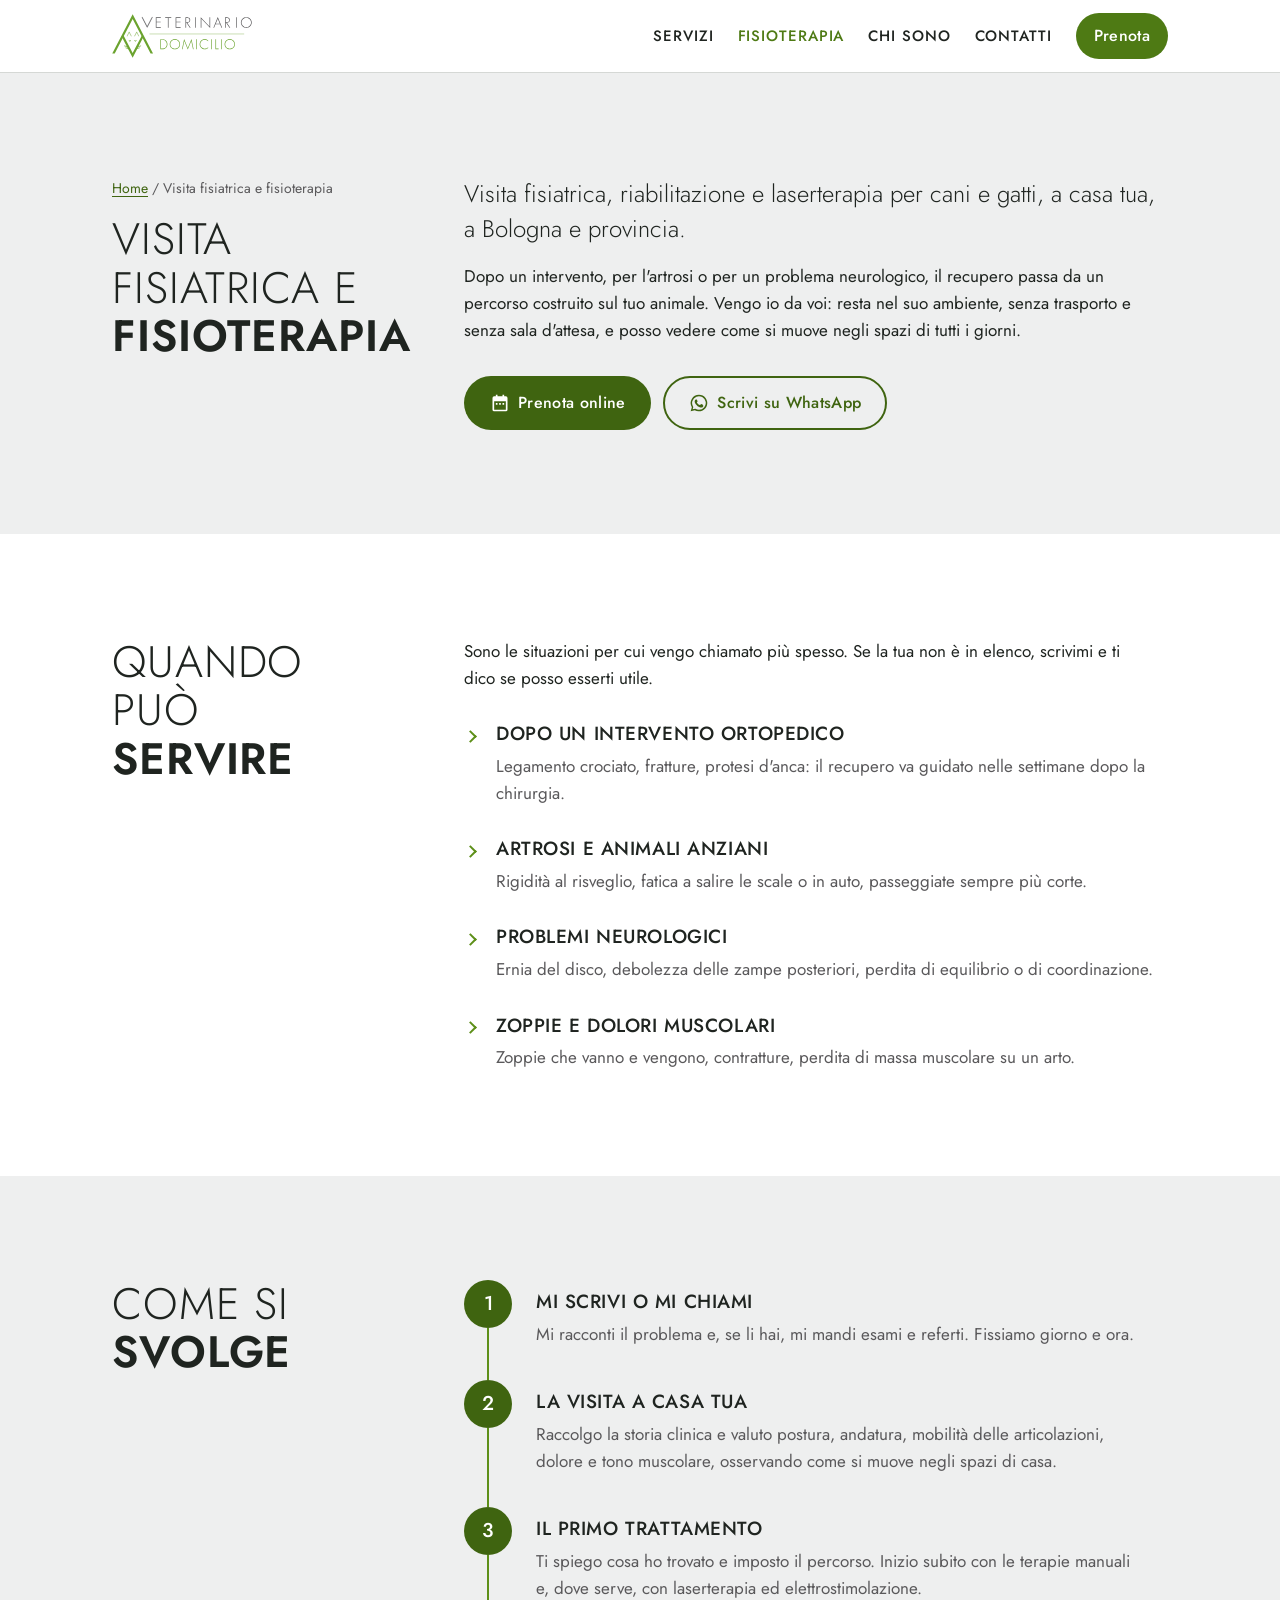
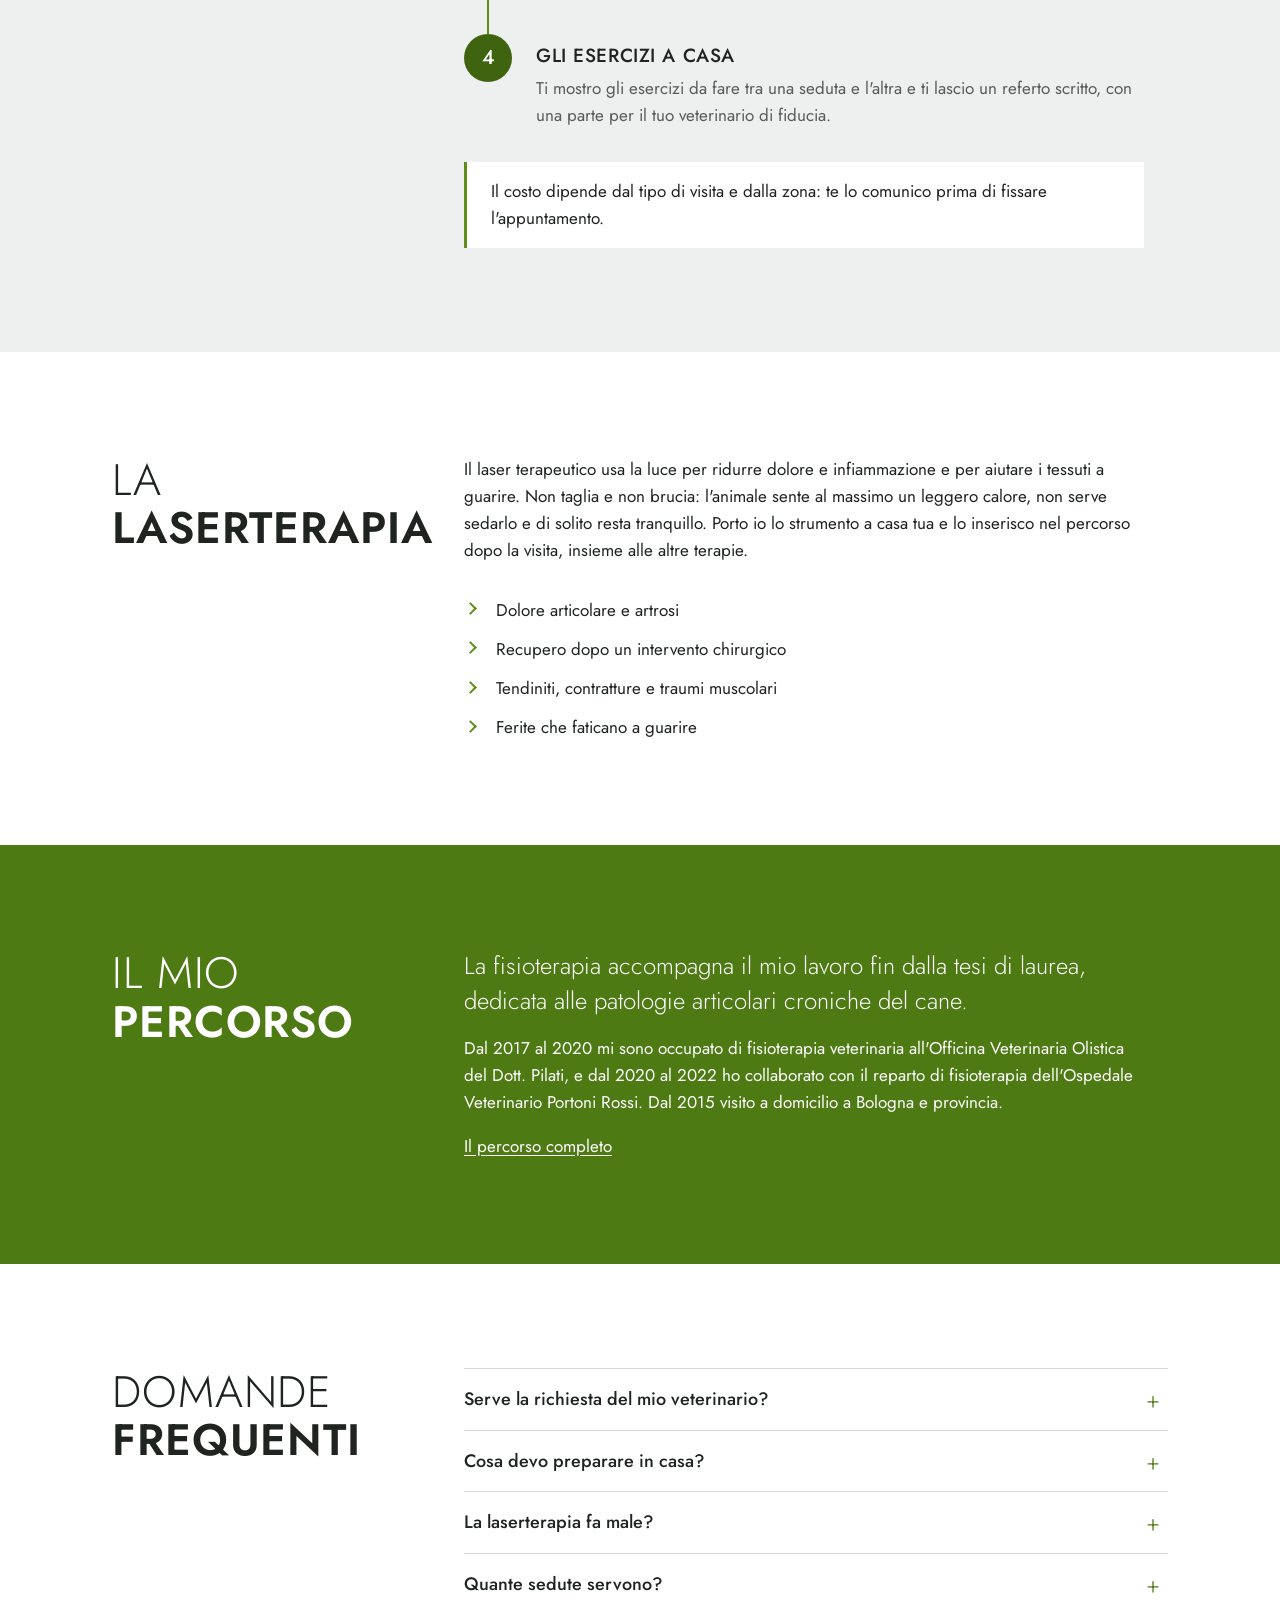
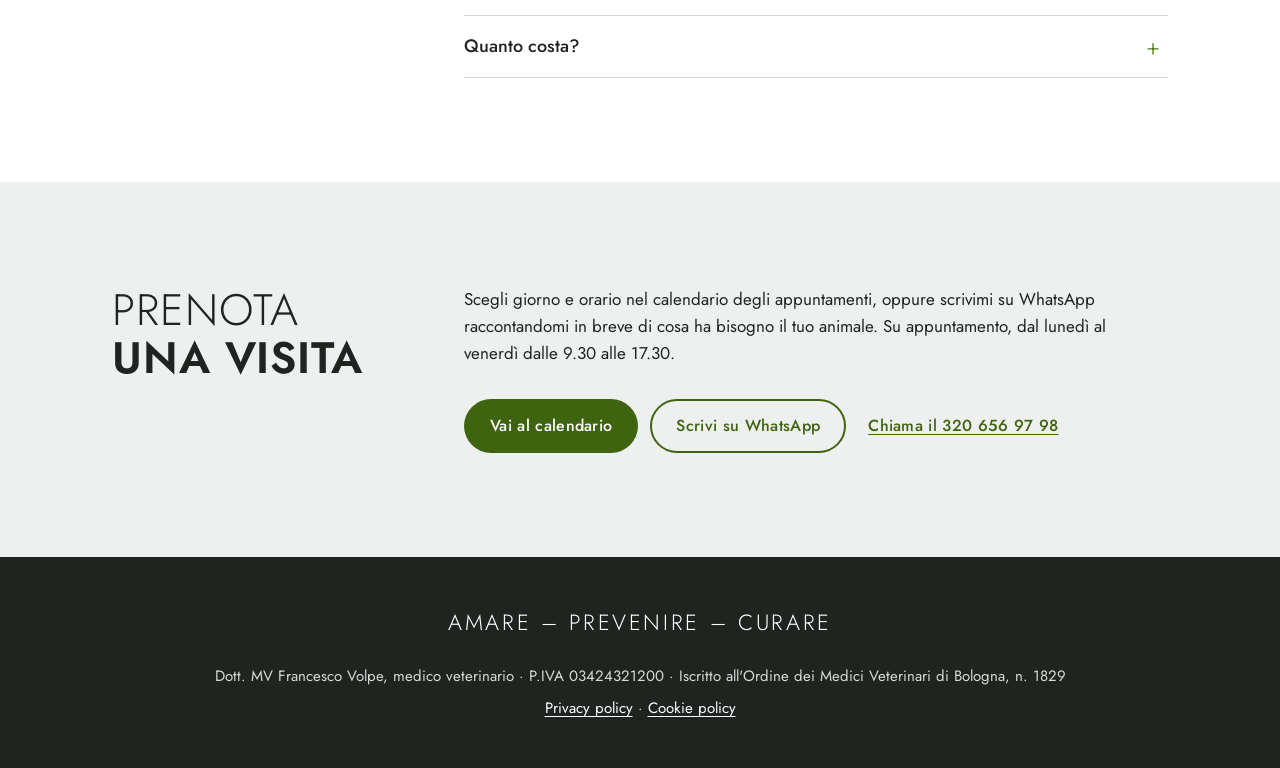
==== fisioterapia/index.html @ f5af6154 "Create index.html" ====
<!doctype html>
<html lang="it">
<head>
  <meta charset="utf-8">
  <meta name="viewport" content="width=device-width, initial-scale=1">
  <title>Fisioterapia e laserterapia per cani e gatti a domicilio, Bologna</title>
  <meta name="description" content="Fisioterapia, riabilitazione e laserterapia per cani e gatti a casa tua, a Bologna e provincia: dopo un intervento, per l'artrosi, per problemi neurologici. Dott. Francesco Volpe, medico veterinario.">
  <link rel="canonical" href="https://veterinario-volpe.it/fisioterapia/">
  <meta name="theme-color" content="#4E7A14">

  <meta property="og:type" content="website">
  <meta property="og:locale" content="it_IT">
  <meta property="og:title" content="Fisioterapia e laserterapia per cani e gatti a domicilio – Dott. Volpe">
  <meta property="og:description" content="Visita fisiatrica, riabilitazione e laserterapia a casa tua, a Bologna e provincia.">
  <meta property="og:url" content="https://veterinario-volpe.it/fisioterapia/">
  <meta property="og:image" content="https://veterinario-volpe.it/assets/img/og-image.jpg">
  <meta property="og:image:width" content="1200">
  <meta property="og:image:height" content="630">

  <link rel="icon" href="/favicon.ico" sizes="any">
  <link rel="apple-touch-icon" href="/assets/img/apple-touch-icon.png">
  <link rel="preload" href="/assets/fonts/jost-400.woff2" as="font" type="font/woff2" crossorigin>
  <link rel="preload" href="/assets/fonts/jost-300.woff2" as="font" type="font/woff2" crossorigin>
  <link rel="stylesheet" href="/assets/css/style.css">

  <script type="application/ld+json">
  {
    "@context": "https://schema.org",
    "@graph": [
      {
        "@type": "Service",
        "@id": "https://veterinario-volpe.it/fisioterapia/#servizio",
        "name": "Fisioterapia, riabilitazione e laserterapia veterinaria a domicilio",
        "serviceType": "Fisioterapia veterinaria",
        "description": "Visita fisiatrica, riabilitazione e laserterapia per cani e gatti a casa del proprietario, a Bologna e provincia.",
        "url": "https://veterinario-volpe.it/fisioterapia/",
        "provider": {"@id": "https://veterinario-volpe.it/#veterinario"},
        "areaServed": [
          {"@type": "City", "name": "Bologna"},
          {"@type": "AdministrativeArea", "name": "Città metropolitana di Bologna"}
        ],
        "audience": {"@type": "Audience", "audienceType": "Proprietari di cani e gatti"}
      },
      {
        "@type": "BreadcrumbList",
        "itemListElement": [
          {"@type": "ListItem", "position": 1, "name": "Home", "item": "https://veterinario-volpe.it/"},
          {"@type": "ListItem", "position": 2, "name": "Visita fisiatrica e fisioterapia", "item": "https://veterinario-volpe.it/fisioterapia/"}
        ]
      },
      {
        "@type": "FAQPage",
        "mainEntity": [
          {"@type": "Question", "name": "Serve la richiesta del mio veterinario?", "acceptedAnswer": {"@type": "Answer", "text": "Non è obbligatoria. Se il tuo animale è già seguito per questo problema, però, mi è utile avere esami e referti prima della visita."}},
          {"@type": "Question", "name": "Cosa devo preparare in casa?", "acceptedAnswer": {"@type": "Answer", "text": "Uno spazio libero di un paio di metri su un pavimento non scivoloso, oppure un tappeto. Al resto penso io."}},
          {"@type": "Question", "name": "La laserterapia fa male?", "acceptedAnswer": {"@type": "Answer", "text": "No. Il laser terapeutico non taglia e non brucia: l'animale sente al massimo un leggero calore. Non serve sedarlo e di solito resta tranquillo durante la seduta."}},
          {"@type": "Question", "name": "Quante sedute servono?", "acceptedAnswer": {"@type": "Answer", "text": "Dipende dal problema e da come risponde l'animale. Te lo dico dopo la prima visita, quando ho visto la situazione."}},
          {"@type": "Question", "name": "Quanto costa?", "acceptedAnswer": {"@type": "Answer", "text": "Dipende dal tipo di visita e dalla zona: te lo comunico prima di fissare l'appuntamento."}}
        ]
      }
    ]
  }
  </script>
</head>
<body>
  <a class="skip" href="#contenuto">Vai al contenuto</a>

  <header class="site-header">
    <div class="wrap site-header__inner">
      <a class="brand" href="/" aria-label="Veterinario a domicilio – pagina principale">
        <img src="/assets/img/logo.svg" alt="Veterinario Domicilio" width="408" height="129">
      </a>
      <nav class="nav" aria-label="Menu principale">
        <a href="/#servizi">Servizi</a>
        <a href="/fisioterapia/" aria-current="page">Fisioterapia</a>
        <a href="/#chi-sono">Chi sono</a>
        <a href="/#contatti">Contatti</a>
        <a class="btn btn--primary btn--small" href="/#prenota">Prenota</a>
      </nav>
    </div>
  </header>

  <main id="contenuto">

    <section class="band band--grey page-head" aria-labelledby="page-title">
      <div class="wrap band__grid">
        <div>
          <nav class="breadcrumb" aria-label="Percorso"><a href="/">Home</a> / Visita fisiatrica e fisioterapia</nav>
          <h1 id="page-title" class="section-title"><span class="light">Visita fisiatrica e</span> fisioterapia</h1>
        </div>
        <div>
          <p class="bio__lead">Visita fisiatrica, riabilitazione e laserterapia per cani e gatti, a casa tua, a Bologna e provincia.</p>
          <p>Dopo un intervento, per l'artrosi o per un problema neurologico, il recupero passa da un percorso costruito sul tuo animale. Vengo io da voi: resta nel suo ambiente, senza trasporto e senza sala d'attesa, e posso vedere come si muove negli spazi di tutti i giorni.</p>
          <div class="actions">
            <a class="btn btn--primary" href="/#prenota">
              <svg class="icon" aria-hidden="true" viewBox="0 0 24 24"><path d="M7 2v2H5a2 2 0 0 0-2 2v14a2 2 0 0 0 2 2h14a2 2 0 0 0 2-2V6a2 2 0 0 0-2-2h-2V2h-2v2H9V2H7zm-2 8h14v10H5V10zm2 2v2h2v-2H7zm4 0v2h2v-2h-2zm4 0v2h2v-2h-2z"/></svg>
              Prenota online
            </a>
            <a class="btn btn--secondary" href="https://wa.me/393206569798?text=Buongiorno%20Dottore%2C%20vorrei%20informazioni%20sulla%20fisioterapia%20a%20domicilio." target="_blank" rel="noopener">
              <svg class="icon" aria-hidden="true" viewBox="0 0 24 24"><path d="M12 2a10 10 0 0 0-8.6 15.1L2 22l5-1.3A10 10 0 1 0 12 2zm0 18.2c-1.5 0-3-.4-4.3-1.2l-.3-.2-3 .8.8-2.9-.2-.3A8.2 8.2 0 1 1 12 20.2zm4.5-6.1c-.2-.1-1.5-.7-1.7-.8-.2-.1-.4-.1-.6.1l-.8 1c-.1.2-.3.2-.5.1a6.7 6.7 0 0 1-3.3-2.9c-.3-.4.2-.4.7-1.3.1-.2 0-.3 0-.4l-.8-1.8c-.2-.5-.4-.4-.6-.4h-.5c-.2 0-.4.1-.7.3-.2.3-.9.9-.9 2.2s.9 2.5 1 2.7c.1.2 1.8 2.8 4.4 3.9 1.6.7 2.3.8 3.1.6.5-.1 1.5-.6 1.7-1.2.2-.6.2-1.1.1-1.2l-.4-.2z"/></svg>
              Scrivi su WhatsApp
            </a>
          </div>
        </div>
      </div>
    </section>

    <section class="band" id="quando" aria-labelledby="quando-title">
      <div class="wrap band__grid">
        <h2 id="quando-title" class="section-title"><span class="light">Quando può</span> servire</h2>
        <div>
          <p class="intro">Sono le situazioni per cui vengo chiamato più spesso. Se la tua non è in elenco, scrivimi e ti dico se posso esserti utile.</p>
          <ul class="services">
            <li>
              <h3>Dopo un intervento ortopedico</h3>
              <p>Legamento crociato, fratture, protesi d'anca: il recupero va guidato nelle settimane dopo la chirurgia.</p>
            </li>
            <li>
              <h3>Artrosi e animali anziani</h3>
              <p>Rigidità al risveglio, fatica a salire le scale o in auto, passeggiate sempre più corte.</p>
            </li>
            <li>
              <h3>Problemi neurologici</h3>
              <p>Ernia del disco, debolezza delle zampe posteriori, perdita di equilibrio o di coordinazione.</p>
            </li>
            <li>
              <h3>Zoppie e dolori muscolari</h3>
              <p>Zoppie che vanno e vengono, contratture, perdita di massa muscolare su un arto.</p>
            </li>
          </ul>
        </div>
      </div>
    </section>

    <section class="band band--grey" id="come-si-svolge" aria-labelledby="svolge-title">
      <div class="wrap band__grid">
        <h2 id="svolge-title" class="section-title"><span class="light">Come si</span> svolge</h2>
        <div>
          <ol class="steps">
            <li>
              <h3>Mi scrivi o mi chiami</h3>
              <p>Mi racconti il problema e, se li hai, mi mandi esami e referti. Fissiamo giorno e ora.</p>
            </li>
            <li>
              <h3>La visita a casa tua</h3>
              <p>Raccolgo la storia clinica e valuto postura, andatura, mobilità delle articolazioni, dolore e tono muscolare, osservando come si muove negli spazi di casa.</p>
            </li>
            <li>
              <h3>Il primo trattamento</h3>
              <!-- DA CONFERMARE col dottore: elettrostimolazione tra le terapie portate a domicilio -->
              <p>Ti spiego cosa ho trovato e imposto il percorso. Inizio subito con le terapie manuali e, dove serve, con laserterapia ed elettrostimolazione.</p>
            </li>
            <li>
              <h3>Gli esercizi a casa</h3>
              <!-- DA CONFERMARE col dottore: referto scritto con una parte per il veterinario curante -->
              <p>Ti mostro gli esercizi da fare tra una seduta e l'altra e ti lascio un referto scritto, con una parte per il tuo veterinario di fiducia.</p>
            </li>
          </ol>
          <p class="note">Il costo dipende dal tipo di visita e dalla zona: te lo comunico prima di fissare l'appuntamento.</p>
        </div>
      </div>
    </section>

    <!-- DA CONFERMARE col dottore: descrizione e indicazioni della laserterapia -->
    <section class="band" id="laserterapia" aria-labelledby="laser-title">
      <div class="wrap band__grid">
        <h2 id="laser-title" class="section-title"><span class="light">La</span> laserterapia</h2>
        <div>
          <p class="intro">Il laser terapeutico usa la luce per ridurre dolore e infiammazione e per aiutare i tessuti a guarire. Non taglia e non brucia: l'animale sente al massimo un leggero calore, non serve sedarlo e di solito resta tranquillo. Porto io lo strumento a casa tua e lo inserisco nel percorso dopo la visita, insieme alle altre terapie.</p>
          <ul class="checks">
            <li>Dolore articolare e artrosi</li>
            <li>Recupero dopo un intervento chirurgico</li>
            <li>Tendiniti, contratture e traumi muscolari</li>
            <li>Ferite che faticano a guarire</li>
          </ul>
        </div>
      </div>
    </section>

    <section class="band band--green" id="percorso" aria-labelledby="percorso-title">
      <div class="wrap band__grid">
        <h2 id="percorso-title" class="section-title"><span class="light">Il mio</span> percorso</h2>
        <div class="bio">
          <p class="bio__lead">La fisioterapia accompagna il mio lavoro fin dalla tesi di laurea, dedicata alle patologie articolari croniche del cane.</p>
          <p>Dal 2017 al 2020 mi sono occupato di fisioterapia veterinaria all'Officina Veterinaria Olistica del Dott. Pilati, e dal 2020 al 2022 ho collaborato con il reparto di fisioterapia dell'Ospedale Veterinario Portoni Rossi. Dal 2015 visito a domicilio a Bologna e provincia.</p>
          <p><a href="/#chi-sono">Il percorso completo</a></p>
        </div>
      </div>
    </section>

    <section class="band" id="domande" aria-labelledby="domande-title">
      <div class="wrap band__grid">
        <h2 id="domande-title" class="section-title"><span class="light">Domande</span> frequenti</h2>
        <div class="faq">
          <details>
            <summary>Serve la richiesta del mio veterinario?</summary>
            <p>Non è obbligatoria. Se il tuo animale è già seguito per questo problema, però, mi è utile avere esami e referti prima della visita.</p>
          </details>
          <details>
            <summary>Cosa devo preparare in casa?</summary>
            <p>Uno spazio libero di un paio di metri su un pavimento non scivoloso, oppure un tappeto. Al resto penso io.</p>
          </details>
          <!-- DA CONFERMARE col dottore: descrizione della seduta di laserterapia -->
          <details>
            <summary>La laserterapia fa male?</summary>
            <p>No. Il laser terapeutico non taglia e non brucia: l'animale sente al massimo un leggero calore. Non serve sedarlo e di solito resta tranquillo durante la seduta.</p>
          </details>
          <details>
            <summary>Quante sedute servono?</summary>
            <p>Dipende dal problema e da come risponde l'animale. Te lo dico dopo la prima visita, quando ho visto la situazione.</p>
          </details>
          <details>
            <summary>Quanto costa?</summary>
            <p>Dipende dal tipo di visita e dalla zona: te lo comunico prima di fissare l'appuntamento.</p>
          </details>
        </div>
      </div>
    </section>

    <section class="band band--grey" id="prenota" aria-labelledby="prenota-title">
      <div class="wrap band__grid">
        <h2 id="prenota-title" class="section-title"><span class="light">Prenota</span> una visita</h2>
        <div>
          <p class="intro">Scegli giorno e orario nel calendario degli appuntamenti, oppure scrivimi su WhatsApp raccontandomi in breve di cosa ha bisogno il tuo animale. Su appuntamento, dal lunedì al venerdì dalle 9.30 alle 17.30.</p>
          <div class="actions">
            <a class="btn btn--primary" href="/#prenota">Vai al calendario</a>
            <a class="btn btn--secondary" href="https://wa.me/393206569798?text=Buongiorno%20Dottore%2C%20vorrei%20informazioni%20sulla%20fisioterapia%20a%20domicilio." target="_blank" rel="noopener">Scrivi su WhatsApp</a>
            <a class="btn btn--tertiary" href="tel:+393206569798">Chiama il 320 656 97 98</a>
          </div>
        </div>
      </div>
    </section>

  </main>

  <footer class="site-footer">
    <div class="wrap">
      <p class="motto">Amare – Prevenire – Curare</p>
      <p class="legal">Dott. MV Francesco Volpe, medico veterinario · P.IVA 03424321200 · Iscritto all'Ordine dei Medici Veterinari di Bologna, n. 1829</p>
      <p class="legal"><a href="/privacy-policy.html">Privacy policy</a> · <a href="/cookie-policy.html">Cookie policy</a></p>
    </div>
  </footer>

  <nav class="quickbar" aria-label="Contatto rapido">
    <a href="/#prenota">
      <svg class="icon" aria-hidden="true" viewBox="0 0 24 24"><path d="M7 2v2H5a2 2 0 0 0-2 2v14a2 2 0 0 0 2 2h14a2 2 0 0 0 2-2V6a2 2 0 0 0-2-2h-2V2h-2v2H9V2H7zm-2 8h14v10H5V10z"/></svg>
      Prenota
    </a>
    <a href="https://wa.me/393206569798?text=Buongiorno%20Dottore%2C%20vorrei%20informazioni%20sulla%20fisioterapia%20a%20domicilio." target="_blank" rel="noopener">
      <svg class="icon" aria-hidden="true" viewBox="0 0 24 24"><path d="M12 2a10 10 0 0 0-8.6 15.1L2 22l5-1.3A10 10 0 1 0 12 2zm0 18.2c-1.5 0-3-.4-4.3-1.2l-.3-.2-3 .8.8-2.9-.2-.3A8.2 8.2 0 1 1 12 20.2z"/></svg>
      WhatsApp
    </a>
    <a href="tel:+393206569798">
      <svg class="icon" aria-hidden="true" viewBox="0 0 24 24"><path d="M6.6 10.8a15.1 15.1 0 0 0 6.6 6.6l2.2-2.2c.3-.3.7-.4 1-.2 1.1.4 2.3.6 3.6.6.6 0 1 .4 1 1V20c0 .6-.4 1-1 1A17 17 0 0 1 3 4c0-.6.4-1 1-1h3.5c.6 0 1 .4 1 1 0 1.3.2 2.5.6 3.6.1.3 0 .7-.2 1l-2.3 2.2z"/></svg>
      Chiama
    </a>
  </nav>

  <script src="/assets/js/main.js" defer></script>
</body>
</html>
---- assets/css/style.css ----
/* Veterinario a domicilio – Dott. Francesco Volpe
   Colori dal sito originale e dal logo:
   --green  #5D8F18  verde del sito Wix (solo testo grande e superfici, 3.9:1 su bianco)
   --green-ink #4E7A14  stesso verde scurito per testo piccolo e pulsanti (5.1:1 su bianco)
   --logo-green #6BA32F e --grey #5A595B  campionati dal logo */

@font-face { font-family: "Jost"; font-weight: 300; font-style: normal; font-display: swap; src: url("../fonts/jost-300.woff2") format("woff2"); }
@font-face { font-family: "Jost"; font-weight: 400; font-style: normal; font-display: swap; src: url("../fonts/jost-400.woff2") format("woff2"); }
@font-face { font-family: "Jost"; font-weight: 500; font-style: normal; font-display: swap; src: url("../fonts/jost-500.woff2") format("woff2"); }
@font-face { font-family: "Jost"; font-weight: 600; font-style: normal; font-display: swap; src: url("../fonts/jost-600.woff2") format("woff2"); }

:root {
  --green: #5D8F18;
  --green-ink: #4E7A14;
  --green-deep: #3F6410;
  --logo-green: #6BA32F;
  --ink: #1F2420;
  --grey: #5A595B;
  --ground: #EEEFEF;
  --rule: #D5D8D5;
  --white: #FFFFFF;

  --font: "Jost", "Futura", "Century Gothic", system-ui, sans-serif;

  --s1: 4px; --s2: 8px; --s3: 12px; --s4: 16px; --s5: 24px; --s6: 32px; --s7: 48px; --s8: 72px; --s9: 104px;
  --wrap: 1120px;
  --header-h: 72px;
}

*, *::before, *::after { box-sizing: border-box; }
html { scroll-padding-top: calc(var(--header-h) + var(--s4)); -webkit-text-size-adjust: 100%; }
@media (prefers-reduced-motion: no-preference) { html { scroll-behavior: smooth; } }

body {
  margin: 0;
  font-family: var(--font);
  font-weight: 400;
  font-size: 1.0625rem;
  line-height: 1.6;
  color: var(--ink);
  background: var(--white);
}

img { display: block; max-width: 100%; height: auto; }
h1, h2, h3 { margin: 0; line-height: 1.1; font-weight: 600; }
p { margin: 0 0 var(--s4); }
p:last-child { margin-bottom: 0; }
a { color: var(--green-ink); text-underline-offset: 3px; }
a:hover { color: var(--green-deep); }

:focus-visible { outline: 3px solid var(--logo-green); outline-offset: 3px; border-radius: 2px; }

.wrap { width: 100%; max-width: var(--wrap); margin: 0 auto; padding: 0 var(--s4); }
@media (min-width: 600px) { .wrap { padding: 0 var(--s6); } }

.light { font-weight: 300; }
.icon { width: 1.25em; height: 1.25em; fill: currentColor; flex: none; }

.skip { position: absolute; left: -9999px; top: 0; z-index: 100; padding: var(--s3) var(--s4); background: var(--ink); color: var(--white); }
.skip:focus { left: var(--s4); top: var(--s4); }

/* Buttons: one primary per view, secondary outlined, tertiary as text link */
.btn {
  display: inline-flex; align-items: center; justify-content: center; gap: var(--s2);
  min-height: 48px; padding: var(--s3) var(--s5);
  font: inherit; font-weight: 500; font-size: 1rem; letter-spacing: .02em;
  text-decoration: none; border-radius: 999px; border: 2px solid transparent; cursor: pointer;
  transition: background-color .15s, color .15s, border-color .15s;
}
.btn--primary { background: var(--green-ink); color: var(--white); }
.btn--primary:hover { background: var(--green-deep); color: var(--white); }
.btn--secondary { background: transparent; color: var(--green-ink); border-color: var(--green-ink); }
.btn--secondary:hover { background: var(--green-ink); color: var(--white); }
.btn--tertiary { background: transparent; color: var(--green-ink); text-decoration: underline; padding-left: var(--s2); padding-right: var(--s2); }
.btn--small { min-height: 40px; padding: var(--s2) var(--s4); }
.actions { display: flex; flex-wrap: wrap; gap: var(--s3); }

/* Header */
.site-header {
  position: sticky; top: 0; z-index: 10;
  background: rgba(255, 255, 255, .96);
  border-bottom: 1px solid var(--rule);
}
.site-header__inner { display: flex; align-items: center; justify-content: space-between; gap: var(--s4); min-height: var(--header-h); }
.brand img { height: 44px; width: auto; }
.nav { display: flex; align-items: center; gap: var(--s5); }
.nav a:not(.btn) { color: var(--ink); text-decoration: none; font-weight: 500; text-transform: uppercase; letter-spacing: .06em; font-size: .9375rem; }
.nav a:not(.btn):hover, .nav a[aria-current="page"] { color: var(--green-ink); }

@media (max-width: 759px) {
  :root { --header-h: 60px; }
  .brand img { height: 36px; }
  .nav a:not(.btn) { display: none; }
}

/* Hero: text on the grey ground, portrait on the right as in the original split */
.hero { display: grid; background: var(--ground); }
.hero__text { padding: var(--s7) var(--s4) var(--s7); max-width: 620px; }
.hero__media img { width: 100%; height: 100%; aspect-ratio: 1 / 1; object-fit: cover; object-position: 50% 30%; }
.eyebrow { font-size: .875rem; font-weight: 500; letter-spacing: .08em; text-transform: uppercase; color: var(--green-ink); margin-bottom: var(--s4); }
.hero__title { font-size: clamp(2.5rem, 7vw, 4.25rem); letter-spacing: -.01em; }
.hero__role { font-size: clamp(1.25rem, 2.6vw, 1.625rem); font-weight: 300; margin: var(--s2) 0 var(--s5); }
.hero__focus { display: block; font-weight: 500; color: var(--green-ink); }
.hero__lead { max-width: 34em; margin-bottom: var(--s6); }
.hero__secondary { margin-top: var(--s5); color: var(--grey); }

@media (min-width: 900px) {
  .hero { grid-template-columns: 1fr 1fr; min-height: min(78vh, 720px); }
  .hero__text { align-self: center; justify-self: end; padding: var(--s8) var(--s7) var(--s8) var(--s6); }
  .hero__media img { aspect-ratio: auto; }
}

/* Sections: title column + content column, as in the original */
.band { padding: var(--s8) 0; }
.band__grid { display: grid; gap: var(--s6); }
.section-title { font-size: clamp(2rem, 4.5vw, 2.75rem); text-transform: uppercase; letter-spacing: .02em; }
.section-title .light { display: block; }
@media (min-width: 900px) {
  .band { padding: var(--s9) 0; }
  .band__grid { grid-template-columns: 280px 1fr; gap: var(--s8); }
  .section-title { position: sticky; top: calc(var(--header-h) + var(--s6)); align-self: start; }
}

.band--grey { background: var(--ground); }
/* Sul grigio #4E7A14 scende a 4.4:1: qui il verde dei testi passa a #3F6410 (6.0:1) */
.hero, .band--grey, .calendar { --green-ink: #3F6410; --green-deep: #33520D; }
.band--green { background: var(--green-ink); color: var(--white); }
.band--green a { color: var(--white); }

/* Services */
.services { list-style: none; margin: 0; padding: 0; display: flex; flex-direction: column; gap: var(--s6) var(--s7); }
@media (min-width: 640px) { .services { grid-template-columns: 1fr 1fr; } }
.services li { position: relative; padding-left: var(--s6); }
.services li::before, .checks li::before {
  content: ""; position: absolute; left: 2px; top: .45em;
  width: 9px; height: 9px; border-right: 2px solid var(--green); border-top: 2px solid var(--green);
  transform: rotate(45deg);
}
.services h3 { font-size: 1.1875rem; font-weight: 500; text-transform: uppercase; letter-spacing: .03em; margin-bottom: var(--s2); }
.services p { color: var(--grey); }

/* Check list: short items with the services chevron */
.checks { list-style: none; margin: 0; padding: 0; display: grid; gap: var(--s3); }
.checks li { position: relative; padding-left: var(--s6); }

/* Cards: short reasons, one under the other */
.cards { list-style: none; margin: 0; padding: 0; display: grid; gap: var(--s4); max-width: 40em; }
.cards li { background: var(--ground); border-left: 3px solid var(--green); padding: var(--s5); }
.band--grey .cards li { background: var(--white); }
.cards h3, .steps h3 { font-size: 1.1875rem; font-weight: 500; text-transform: uppercase; letter-spacing: .03em; margin-bottom: var(--s2); }
.cards p, .steps p { color: var(--grey); }

/* Steps: numbers in filled circles joined by a vertical line */
.steps { list-style: none; margin: 0; padding: 0; counter-reset: step; max-width: 40em; }
.steps li { counter-increment: step; position: relative; display: grid; grid-template-columns: 48px 1fr; column-gap: var(--s5); padding-bottom: var(--s6); }
.steps li:last-child { padding-bottom: 0; }
.steps li > * { grid-column: 2; }
.steps li::before {
  content: counter(step); grid-column: 1; grid-row: 1 / span 2; position: relative; z-index: 1;
  display: grid; place-items: center; width: 48px; height: 48px; border-radius: 50%;
  background: var(--green-ink); color: var(--white); font-size: 1.25rem; font-weight: 500;
}
.steps li::after { content: ""; position: absolute; left: 23px; top: 48px; bottom: 0; width: 2px; background: var(--green); }
.steps li:last-child::after { display: none; }
.steps h3 { padding-top: var(--s3); }

/* Intro paragraph above a list and side notes */
.intro { max-width: 40em; margin-bottom: var(--s6); }
.note { max-width: 40em; margin-top: var(--s6); padding: var(--s4) var(--s5); background: var(--ground); border-left: 3px solid var(--green); }
.band--grey .note { background: var(--white); }

/* FAQ */
.faq { max-width: 44em; border-top: 1px solid var(--rule); }
.faq details { border-bottom: 1px solid var(--rule); }
.faq summary {
  cursor: pointer; list-style: none; position: relative;
  padding: var(--s4) var(--s7) var(--s4) 0; font-size: 1.125rem; font-weight: 500;
}
.faq summary::-webkit-details-marker { display: none; }
.faq summary::after { content: "+"; position: absolute; right: var(--s2); top: var(--s3); font-size: 1.5rem; font-weight: 300; color: var(--green-ink); }
.faq details[open] summary::after { content: "–"; }
.faq details p { color: var(--grey); padding-bottom: var(--s4); }

/* Bio */
.bio { max-width: 40em; }
.bio__lead { font-size: clamp(1.25rem, 2.4vw, 1.5rem); font-weight: 300; line-height: 1.45; }
.bio__more { margin-top: var(--s6); border-top: 1px solid rgba(255, 255, 255, .35); }
.bio__more summary {
  cursor: pointer; list-style: none; padding: var(--s4) 0; font-weight: 500; text-transform: uppercase; letter-spacing: .06em;
  display: flex; align-items: center; justify-content: space-between;
}
.bio__more summary::-webkit-details-marker { display: none; }
.bio__more summary::after { content: "+"; font-size: 1.5rem; font-weight: 300; line-height: 1; }
.bio__more[open] summary::after { content: "–"; }
.timeline { list-style: none; margin: 0; padding: 0 0 var(--s2); }
.timeline li { padding: var(--s3) 0; border-top: 1px solid rgba(255, 255, 255, .2); }
.timeline strong { display: block; font-weight: 600; letter-spacing: .02em; }

/* Booking */
.booking { display: grid; gap: var(--s6); }
.booking__options { display: grid; gap: var(--s5); }
@media (min-width: 640px) { .booking__options { grid-template-columns: 1fr 1fr; } }
.option h3 { font-size: 1.1875rem; font-weight: 500; text-transform: uppercase; letter-spacing: .03em; margin-bottom: var(--s2); }
.option p { color: var(--grey); }
.option .btn { margin-top: var(--s2); }

.calendar { border: 1px solid var(--rule); background: var(--ground); }
.band--grey .calendar { background: var(--white); }
.calendar__consent { padding: var(--s6) var(--s5); max-width: 40em; }
.calendar__consent p { color: var(--grey); font-size: .9375rem; margin-bottom: var(--s5); }
.calendar iframe { display: block; width: 100%; height: 760px; border: 0; background: var(--white); }

/* Contacts */
.contacts { display: grid; gap: var(--s6); }
@media (min-width: 640px) { .contacts { grid-template-columns: 1fr 1fr; } }
.contacts h3 { font-size: 1.1875rem; font-weight: 500; text-transform: uppercase; letter-spacing: .03em; margin-bottom: var(--s2); }
.contacts p + h3 { margin-top: var(--s5); }
.contact-list { list-style: none; margin: 0; padding: 0; display: grid; gap: var(--s4); }
.contact-list li { display: flex; align-items: center; gap: var(--s3); min-width: 0; }
.contact-list .icon { color: var(--green); width: 1.5rem; height: 1.5rem; }
.contact-list a { font-weight: 500; overflow-wrap: anywhere; }

/* Footer */
.site-footer { background: var(--ink); color: #D7DAD7; padding: var(--s7) 0; text-align: center; font-size: .9375rem; }
.site-footer a { color: var(--white); }
.motto { font-size: 1.375rem; font-weight: 300; letter-spacing: .12em; text-transform: uppercase; color: var(--white); margin-bottom: var(--s5); }
.legal { margin-bottom: var(--s2); }

/* Quick contact bar on phones */
.quickbar { display: none; }
@media (max-width: 759px) {
  body { padding-bottom: 64px; }
  .quickbar {
    display: grid; grid-template-columns: repeat(3, 1fr);
    position: fixed; left: 0; right: 0; bottom: 0; z-index: 20;
    background: var(--white); border-top: 1px solid var(--rule);
    padding-bottom: env(safe-area-inset-bottom);
  }
  .quickbar a {
    display: flex; flex-direction: column; align-items: center; justify-content: center; gap: 2px;
    min-height: 64px; font-size: .8125rem; font-weight: 500; text-decoration: none; color: var(--green-ink);
  }
  .quickbar a:first-child { background: var(--green-ink); color: var(--white); }
}

/* Service subpages: breadcrumb above the title, no sticky title in the page head */
.breadcrumb { font-size: .875rem; color: var(--grey); margin-bottom: var(--s4); }
.breadcrumb a { color: var(--green-ink); }
.page-head .section-title { position: static; }
.page-head .actions { margin-top: var(--s6); }

/* Legal pages */
.page { padding: var(--s7) 0 var(--s8); }
.page .wrap { max-width: 800px; }
.page h1 { font-size: clamp(2rem, 5vw, 2.75rem); text-transform: uppercase; margin-bottom: var(--s5); }
.page h2 { font-size: 1.25rem; font-weight: 600; margin: var(--s6) 0 var(--s3); }
.page ul { padding-left: 1.25em; margin: 0 0 var(--s4); }
.page li { margin-bottom: var(--s2); }
.page .updated { color: var(--grey); font-size: .9375rem; }
.table-wrap { overflow-x: auto; margin-bottom: var(--s4); }
.page table { border-collapse: collapse; width: 100%; font-size: .9375rem; }
.page th, .page td { text-align: left; vertical-align: top; padding: var(--s2) var(--s3); border-bottom: 1px solid var(--rule); }
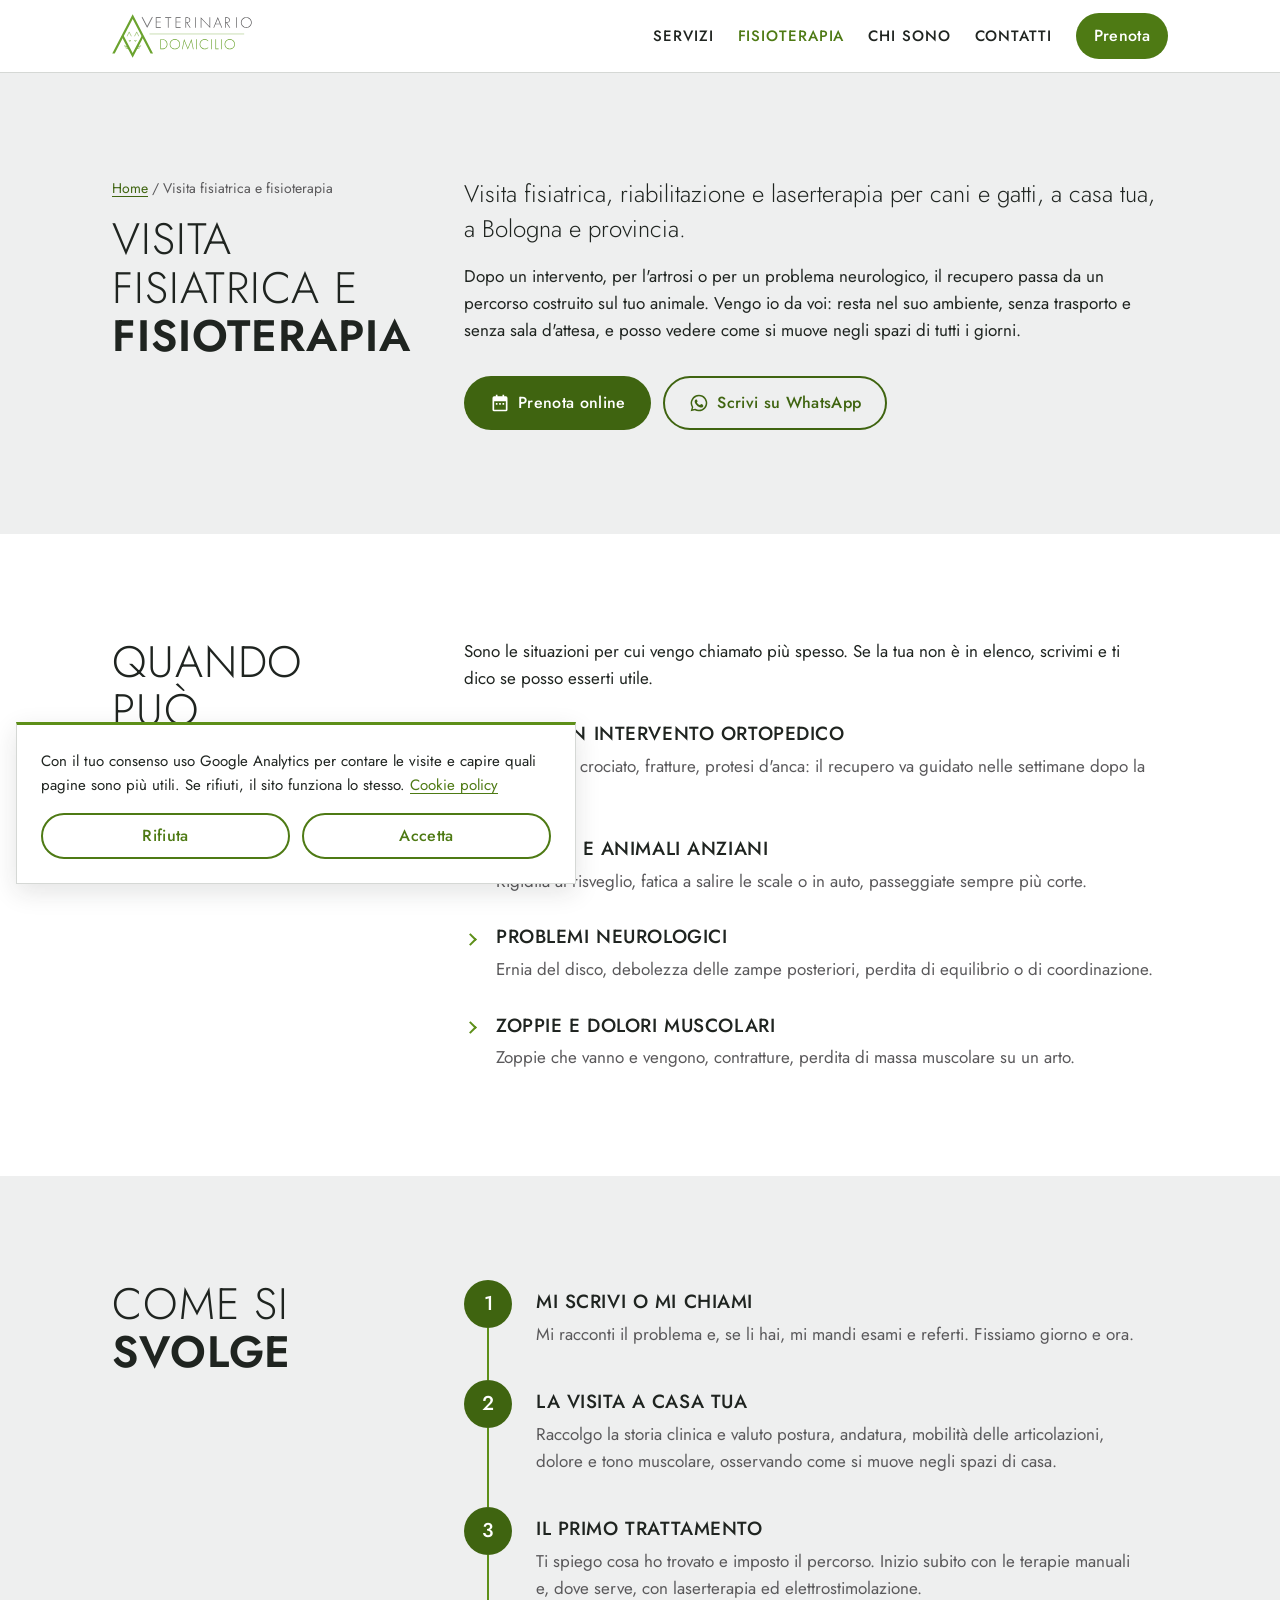
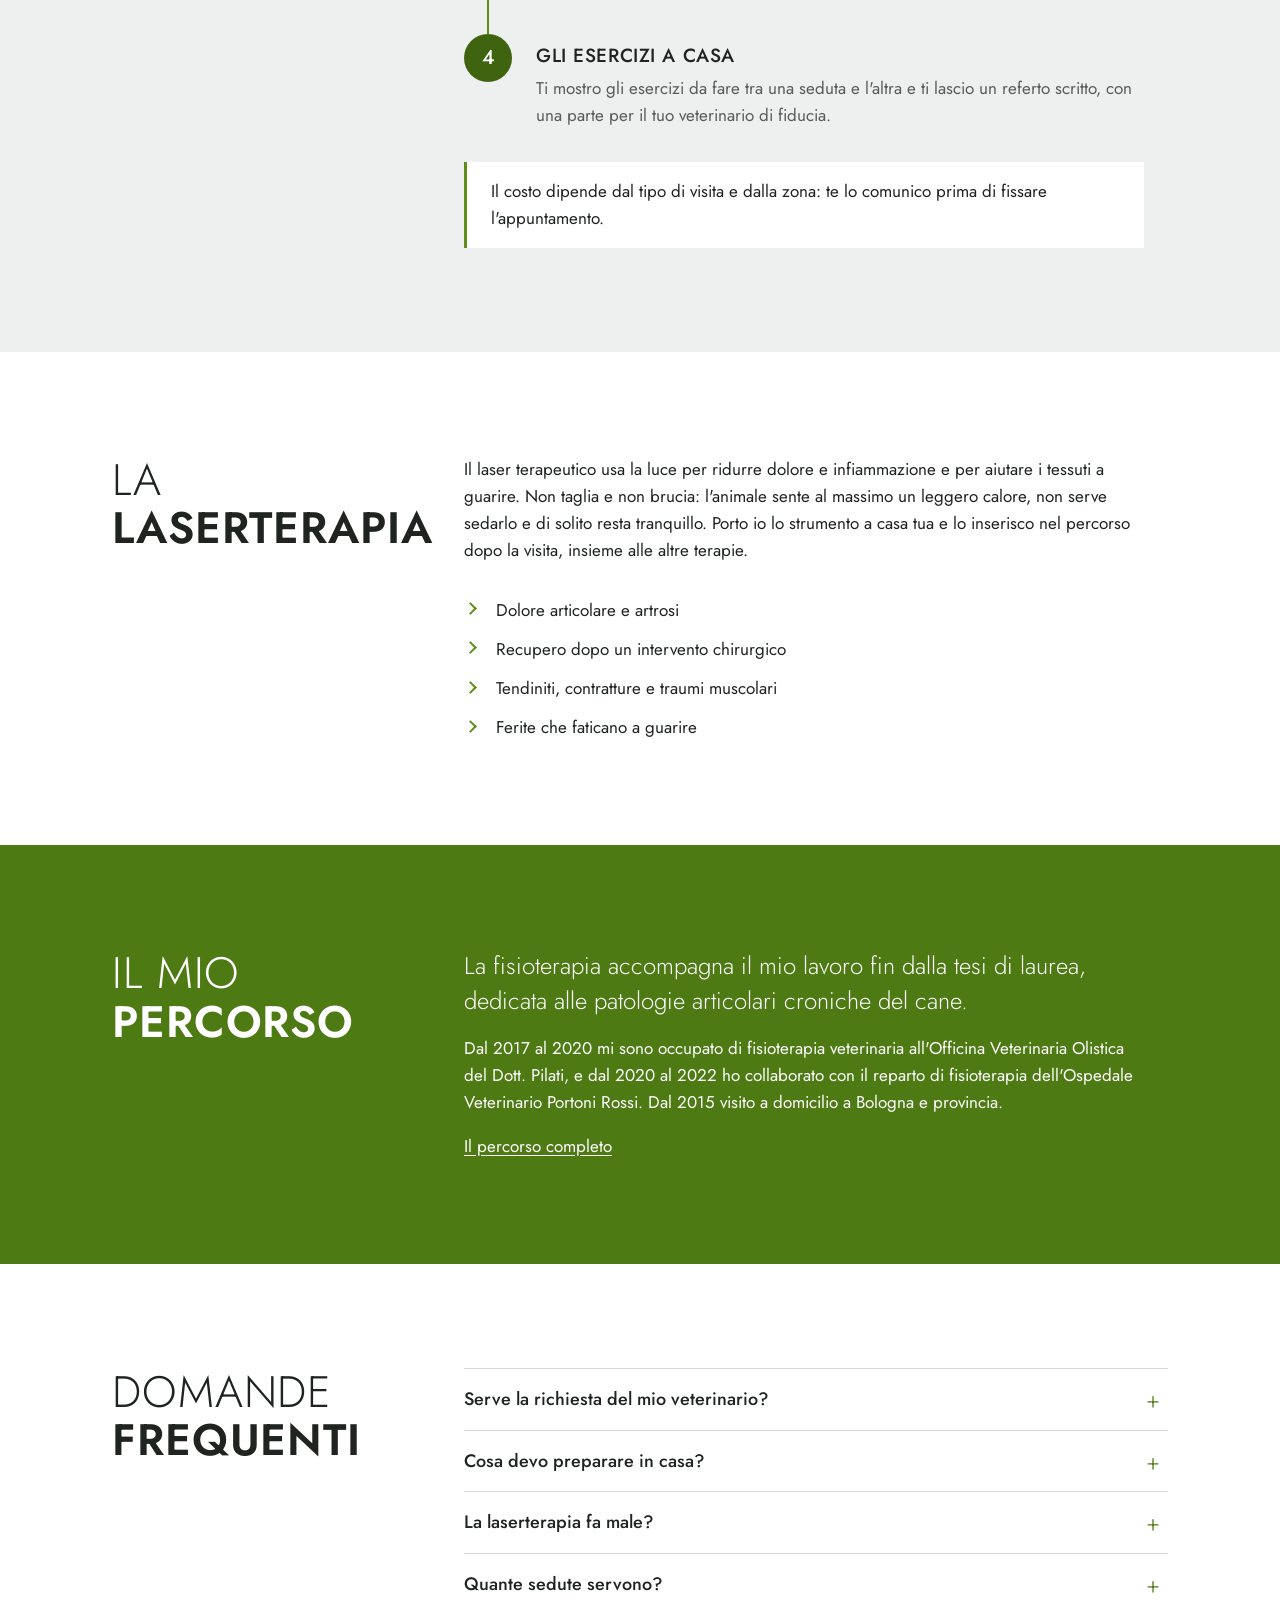
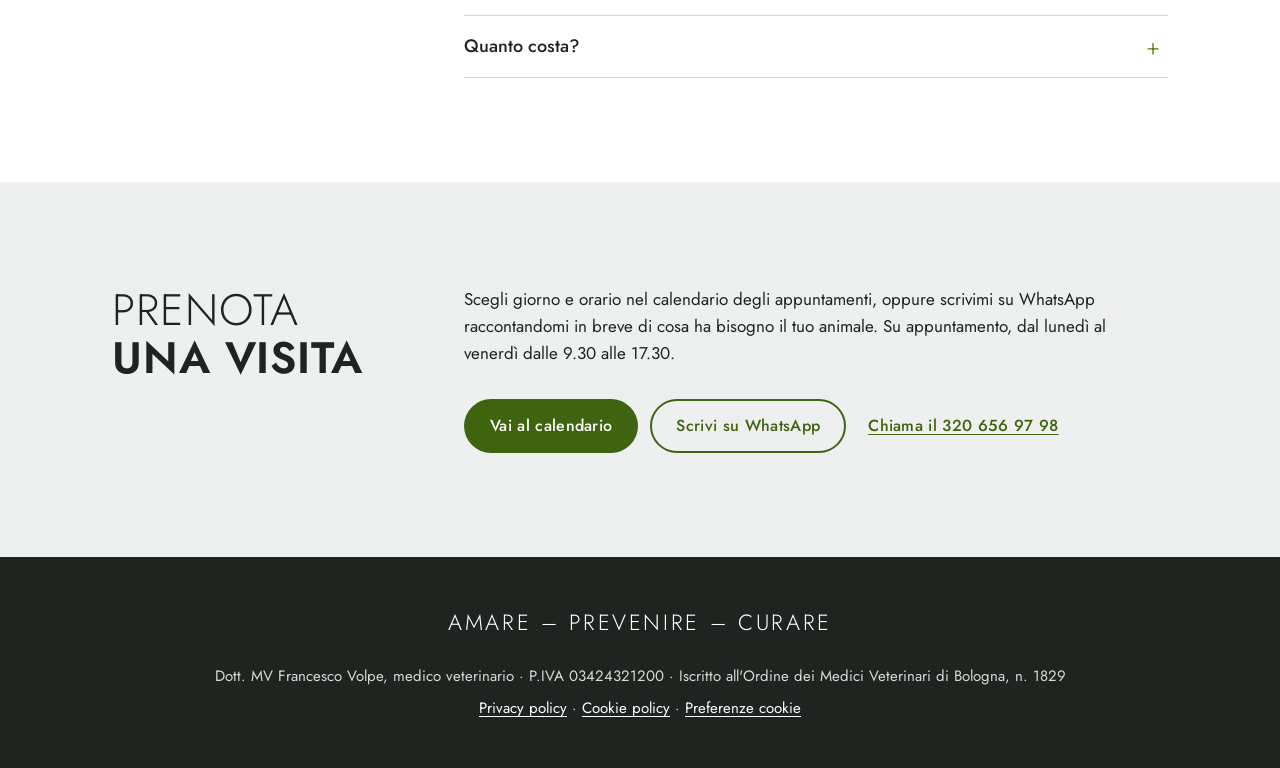
==== commit ee88a35a: "Update index.html" ====
--- a/fisioterapia/index.html
+++ b/fisioterapia/index.html
@@ -237,7 +237,7 @@
     <div class="wrap">
       <p class="motto">Amare – Prevenire – Curare</p>
       <p class="legal">Dott. MV Francesco Volpe, medico veterinario · P.IVA 03424321200 · Iscritto all'Ordine dei Medici Veterinari di Bologna, n. 1829</p>
-      <p class="legal"><a href="/privacy-policy.html">Privacy policy</a> · <a href="/cookie-policy.html">Cookie policy</a></p>
+      <p class="legal"><a href="/privacy-policy.html">Privacy policy</a> · <a href="/cookie-policy.html">Cookie policy</a><span data-consent-open hidden> · <button type="button" class="link-button">Preferenze cookie</button></span></p>
     </div>
   </footer>
 
--- a/assets/css/style.css
+++ b/assets/css/style.css
@@ -249,6 +249,20 @@
 .page-head .section-title { position: static; }
 .page-head .actions { margin-top: var(--s6); }
 
+/* Consent banner for statistics cookies: Accept and Reject look the same */
+.consent {
+  position: fixed; left: var(--s4); right: var(--s4); bottom: var(--s4); z-index: 30;
+  max-width: 560px; padding: var(--s5); font-size: .9375rem;
+  background: var(--white); border: 1px solid var(--rule); border-top: 3px solid var(--green);
+  box-shadow: 0 8px 24px rgba(31, 36, 32, .12);
+}
+.consent p { margin-bottom: var(--s4); }
+.consent .btn { flex: 1 1 0; }
+@media (max-width: 759px) {
+  .quickbar ~ .consent { bottom: calc(64px + env(safe-area-inset-bottom) + var(--s3)); }
+}
+.link-button { font: inherit; color: var(--white); background: none; border: 0; padding: 0; text-decoration: underline; text-underline-offset: 3px; cursor: pointer; }
+
 /* Legal pages */
 .page { padding: var(--s7) 0 var(--s8); }
 .page .wrap { max-width: 800px; }
